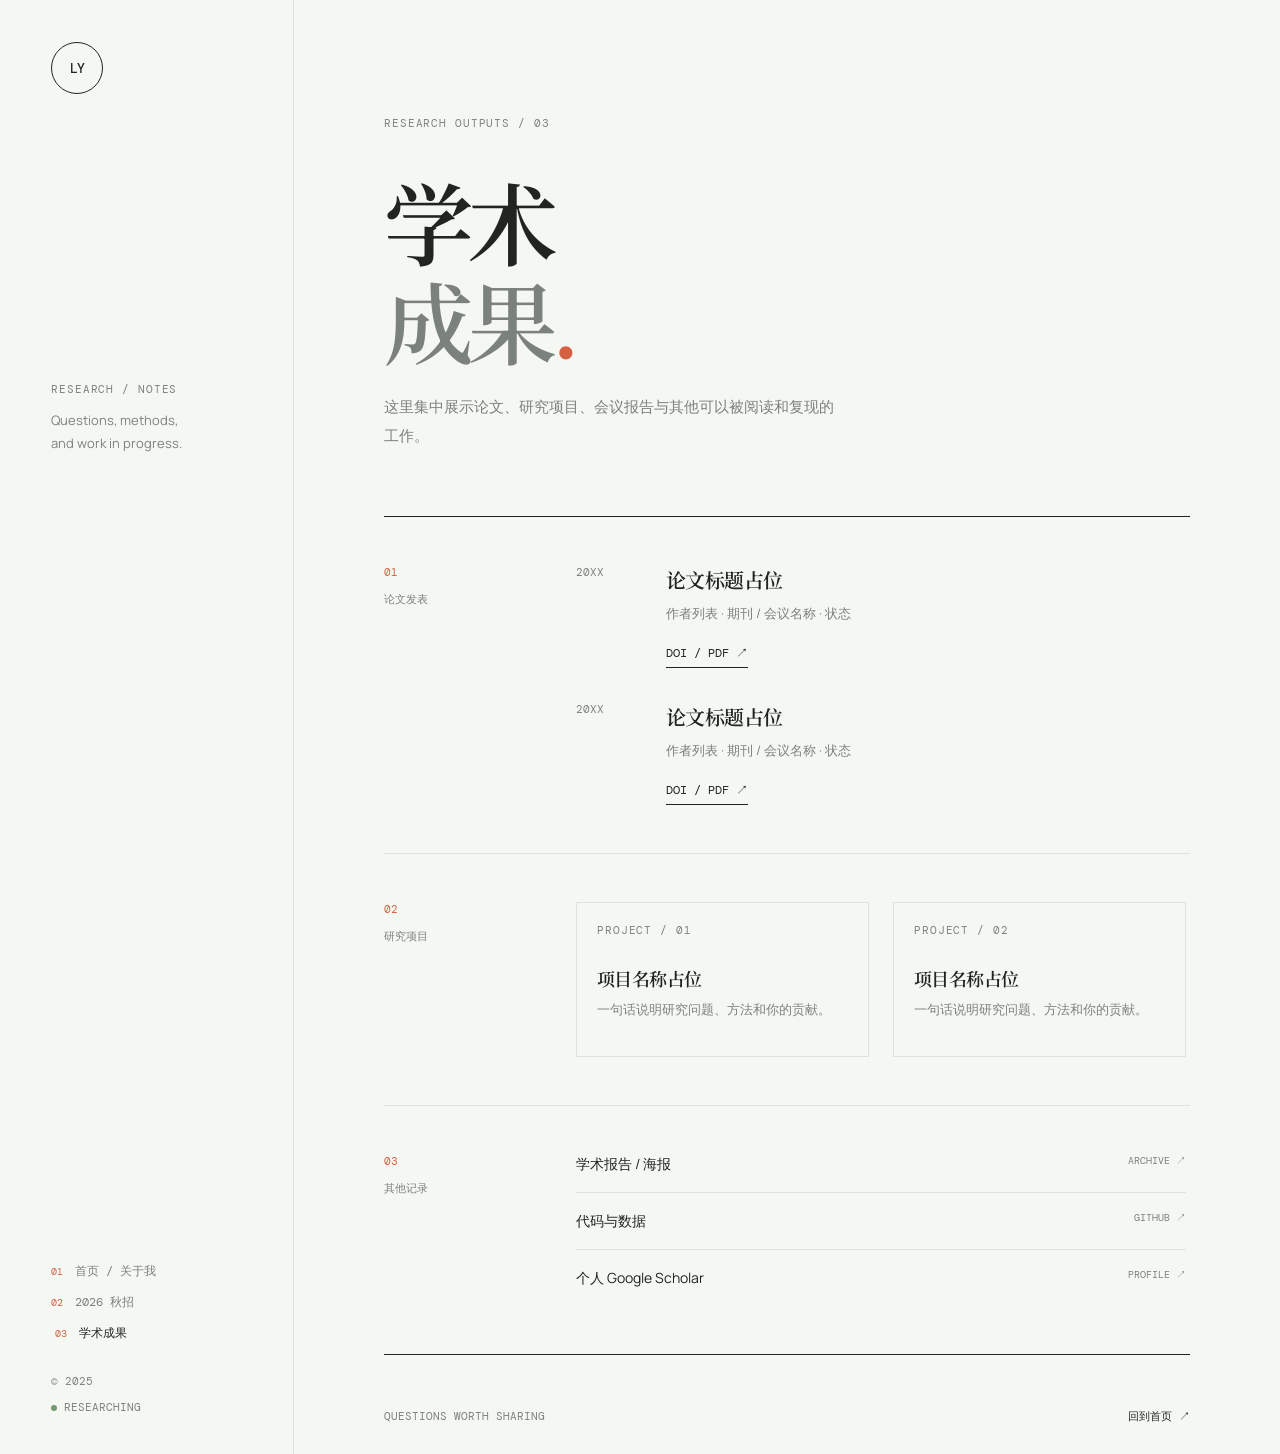
==== academic.html @ 7bcbb4a8 "feat: add profile, hiring, and academic pages" ====
<!doctype html>
<html lang="zh-CN">
  <head>
    <meta charset="UTF-8" />
    <meta name="viewport" content="width=device-width, initial-scale=1.0" />
    <meta name="description" content="学术成果与研究经历" />
    <title>学术成果 · Resume</title>
    <link rel="preconnect" href="https://fonts.googleapis.com" />
    <link rel="preconnect" href="https://fonts.gstatic.com" crossorigin />
    <link href="https://fonts.googleapis.com/css2?family=DM+Mono:wght@400;500&family=Manrope:wght@400;500;600;700&family=Noto+Serif+SC:wght@500;600;700&display=swap" rel="stylesheet" />
    <link rel="stylesheet" href="style.css" />
  </head>
  <body>
    <main class="page-shell">
      <aside class="sidebar">
        <div class="mark" aria-hidden="true">LY</div>
        <div class="sidebar-copy"><p class="eyebrow">RESEARCH / NOTES</p><p class="muted">Questions, methods, and work in progress.</p></div>
        <nav class="site-nav" aria-label="主导航">
          <a href="index.html"><span>01</span>首页 / 关于我</a>
          <a href="hiring-2026.html"><span>02</span>2026 秋招</a>
          <a class="active" href="academic.html"><span>03</span>学术成果</a>
        </nav>
        <div class="sidebar-footer"><span>© 2025</span><span class="status-dot">Researching</span></div>
      </aside>

      <section class="content inner-page">
        <header class="page-heading">
          <p class="eyebrow">RESEARCH OUTPUTS / 03</p>
          <h1>学术<br /><em>成果</em><span class="accent">.</span></h1>
          <p class="intro">这里集中展示论文、研究项目、会议报告与其他可以被阅读和复现的工作。</p>
        </header>

        <div class="rule"></div>

        <section class="resume-section split-section">
          <div class="section-label"><span>01</span><span>论文发表</span></div>
          <div class="section-body publication-list">
            <article class="publication"><span class="pub-year">20XX</span><div><h2>论文标题占位</h2><p>作者列表 · 期刊 / 会议名称 · 状态</p><a href="#">DOI / PDF ↗</a></div></article>
            <article class="publication"><span class="pub-year">20XX</span><div><h2>论文标题占位</h2><p>作者列表 · 期刊 / 会议名称 · 状态</p><a href="#">DOI / PDF ↗</a></div></article>
          </div>
        </section>

        <section class="resume-section split-section">
          <div class="section-label"><span>02</span><span>研究项目</span></div>
          <div class="section-body project-grid">
            <article><span class="eyebrow">PROJECT / 01</span><h2>项目名称占位</h2><p>一句话说明研究问题、方法和你的贡献。</p></article>
            <article><span class="eyebrow">PROJECT / 02</span><h2>项目名称占位</h2><p>一句话说明研究问题、方法和你的贡献。</p></article>
          </div>
        </section>

        <section class="resume-section split-section last-section">
          <div class="section-label"><span>03</span><span>其他记录</span></div>
          <div class="section-body link-stack"><a href="#">学术报告 / 海报 <span>ARCHIVE ↗</span></a><a href="#">代码与数据 <span>GITHUB ↗</span></a><a href="#">个人 Google Scholar <span>PROFILE ↗</span></a></div>
        </section>

        <footer class="footer"><span>QUESTIONS WORTH SHARING</span><a href="index.html">回到首页 ↗</a></footer>
      </section>
    </main>
  </body>
</html>
---- style.css ----
:root {
  --ink: #202522;
  --muted: #7b827d;
  --line: #dfe3df;
  --paper: #f5f7f3;
  --accent: #d66042;
  --serif: "Noto Serif SC", Georgia, serif;
  --sans: "Manrope", -apple-system, BlinkMacSystemFont, "Segoe UI", sans-serif;
  --mono: "DM Mono", monospace;
}

* { box-sizing: border-box; }
html { scroll-behavior: smooth; }
body { margin: 0; color: var(--ink); background: var(--paper); font-family: var(--sans); }
a { color: inherit; text-decoration: none; }
a:hover { color: var(--accent); }
.page-shell { display: grid; grid-template-columns: minmax(190px, 23vw) 1fr; min-height: 100vh; }
.sidebar { display: flex; flex-direction: column; justify-content: space-between; padding: 42px clamp(24px, 4vw, 64px); border-right: 1px solid var(--line); }
.mark { display: grid; place-items: center; width: 52px; height: 52px; border: 1px solid var(--ink); border-radius: 50%; font: 500 13px var(--mono); letter-spacing: -.08em; }
.sidebar-copy { max-width: 150px; margin-bottom: auto; padding-top: 32vh; }
.site-nav { display: grid; gap: 14px; margin-top: auto; padding: 32px 0; }
.site-nav a { display: flex; align-items: baseline; gap: 12px; color: var(--muted); font: 12px var(--mono); transition: color .2s ease, transform .2s ease; }
.site-nav a span { color: var(--accent); font-size: 10px; }
.site-nav a:hover, .site-nav a.active { color: var(--ink); transform: translateX(4px); }
.sidebar-footer { display: flex; flex-direction: column; gap: 12px; color: var(--muted); font: 11px var(--mono); text-transform: uppercase; }
.status-dot::before { display: inline-block; width: 6px; height: 6px; margin-right: 7px; content: ""; background: #709b6d; border-radius: 50%; }
.eyebrow { margin: 0; color: var(--muted); font: 11px var(--mono); letter-spacing: .08em; }
.muted { color: var(--muted); font-size: 13px; line-height: 1.8; }
.content { width: min(100%, 1040px); padding: 44px clamp(28px, 7vw, 120px) 32px clamp(28px, 7vw, 120px); }
.hero { min-height: 530px; display: flex; flex-direction: column; justify-content: center; padding: 70px 0 80px; }
.page-heading { min-height: 430px; display: flex; flex-direction: column; justify-content: center; padding: 72px 0 66px; }
h1 { max-width: 700px; margin: 42px 0 24px; font: 600 clamp(48px, 7vw, 96px)/1.1 var(--serif); letter-spacing: -.07em; }
h1 em { font-style: normal; color: var(--muted); }
.accent { color: var(--accent); }
.intro { max-width: 460px; margin: 0; color: var(--muted); font-size: 15px; line-height: 1.9; }
.contact-row { display: flex; flex-wrap: wrap; gap: 28px; margin-top: 42px; font: 12px var(--mono); }
.contact-row a { border-bottom: 1px solid var(--ink); padding-bottom: 5px; }
.contact-row span { color: var(--muted); }
.rule { height: 1px; background: var(--ink); }
.resume-section { display: grid; grid-template-columns: 150px 1fr; gap: 42px; padding: 48px 0; border-bottom: 1px solid var(--line); }
.section-label { display: flex; flex-direction: column; gap: 13px; color: var(--muted); font: 11px var(--mono); }
.section-label span:first-child { color: var(--accent); }
.section-body { max-width: 610px; }
.empty-copy { color: var(--muted); font-size: 18px; line-height: 1.8; }
.entries { display: grid; gap: 34px; }
.entry { display: grid; grid-template-columns: 140px 1fr; gap: 22px; }
.entry-meta { padding-top: 4px; color: var(--muted); font: 11px var(--mono); }
h2 { margin: 0 0 7px; font: 600 20px var(--serif); letter-spacing: -.03em; }
.entry p { margin: 0; color: var(--muted); font-size: 13px; }
.info-block { padding-bottom: 28px; border-bottom: 1px solid var(--line); }
.info-block:last-child { padding-bottom: 0; border-bottom: 0; }
.info-block .eyebrow { display: block; margin-bottom: 12px; }
.link-stack { display: grid; }
.link-stack a { display: flex; justify-content: space-between; gap: 20px; padding: 18px 0; border-bottom: 1px solid var(--line); font: 14px var(--sans); }
.link-stack a:first-child { padding-top: 0; }
.link-stack a:last-child { border-bottom: 0; }
.link-stack a span { color: var(--muted); font: 10px var(--mono); }
.contact-card p { margin: 0 0 22px; color: var(--muted); line-height: 1.8; }
.contact-email, .publication a { display: inline-block; padding-bottom: 5px; border-bottom: 1px solid var(--ink); font: 12px var(--mono); }
.publication-list { display: grid; gap: 34px; }
.publication { display: grid; grid-template-columns: 70px 1fr; gap: 20px; }
.pub-year { color: var(--muted); font: 11px var(--mono); }
.publication h2 { margin-bottom: 8px; }
.publication p, .project-grid p { margin: 0 0 16px; color: var(--muted); font-size: 13px; line-height: 1.7; }
.project-grid { display: grid; grid-template-columns: repeat(2, minmax(0, 1fr)); gap: 24px; }
.project-grid article { padding: 20px; border: 1px solid var(--line); }
.project-grid .eyebrow { display: block; margin-bottom: 28px; }
.project-grid h2 { font-size: 18px; }
.skill-list { display: flex; flex-wrap: wrap; gap: 10px; }
.skill-list span { padding: 10px 14px; border: 1px solid var(--line); color: var(--muted); font-size: 13px; }
.last-section { border-bottom: 0; }
.footer { display: flex; justify-content: space-between; gap: 24px; padding-top: 54px; border-top: 1px solid var(--ink); color: var(--muted); font: 11px var(--mono); }
.footer a { color: var(--ink); }
@media (max-width: 680px) {
  .page-shell { display: block; }
  .sidebar { min-height: auto; flex-direction: row; align-items: center; padding: 24px 28px; border-right: 0; border-bottom: 1px solid var(--line); }
  .sidebar-copy, .sidebar-footer { display: none; }
  .site-nav { display: flex; gap: 18px; margin: 0 0 0 auto; padding: 0; }
  .site-nav a { font-size: 10px; }
  .site-nav a span { display: none; }
  .content { padding: 0 28px 28px; }
  .hero { min-height: 480px; padding: 70px 0 66px; }
  .page-heading { min-height: 430px; padding: 70px 0 66px; }
  .resume-section { grid-template-columns: 1fr; gap: 25px; padding: 36px 0; }
  .section-label { flex-direction: row; gap: 12px; }
  .entry { grid-template-columns: 1fr; gap: 8px; }
  .publication { grid-template-columns: 1fr; gap: 8px; }
  .project-grid { grid-template-columns: 1fr; }
  .footer { flex-direction: column; gap: 14px; }
}
@media (prefers-reduced-motion: reduce) { html { scroll-behavior: auto; } }
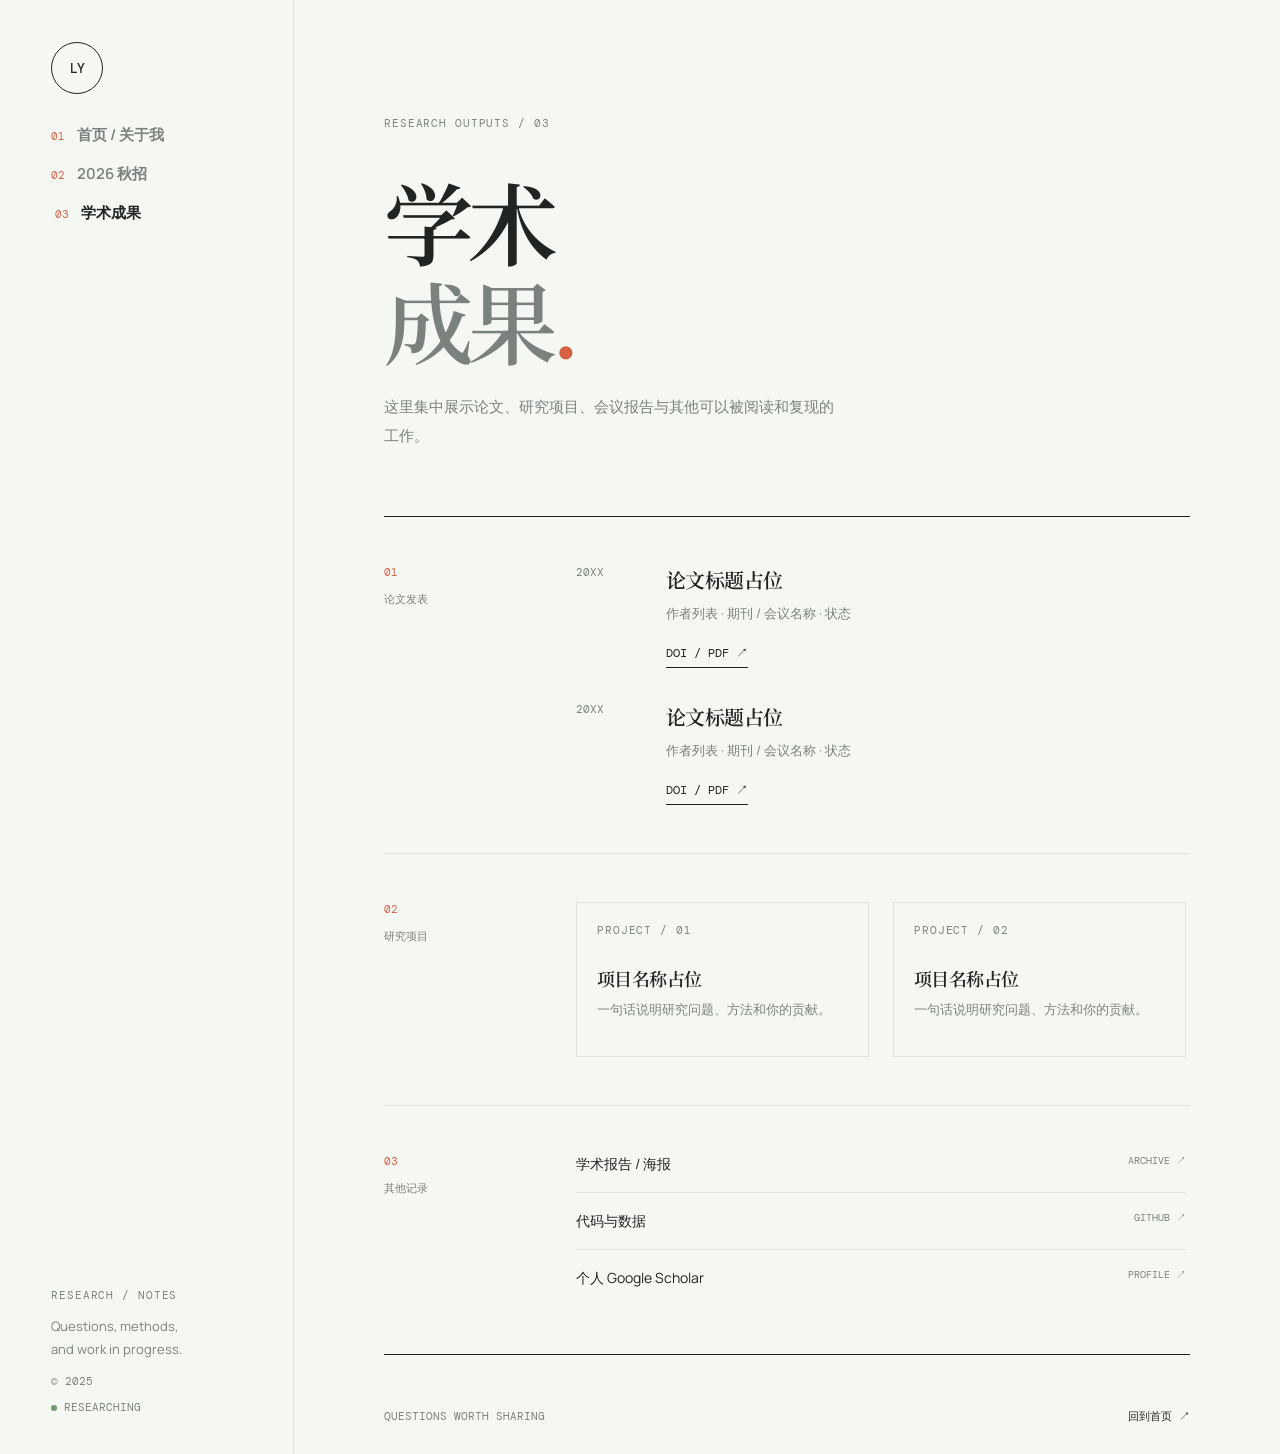
==== commit 5099a396: "feat: move navigation and add hiring links table" ====
--- a/academic.html
+++ b/academic.html
@@ -14,12 +14,12 @@
     <main class="page-shell">
       <aside class="sidebar">
         <div class="mark" aria-hidden="true">LY</div>
-        <div class="sidebar-copy"><p class="eyebrow">RESEARCH / NOTES</p><p class="muted">Questions, methods, and work in progress.</p></div>
         <nav class="site-nav" aria-label="主导航">
           <a href="index.html"><span>01</span>首页 / 关于我</a>
           <a href="hiring-2026.html"><span>02</span>2026 秋招</a>
           <a class="active" href="academic.html"><span>03</span>学术成果</a>
         </nav>
+        <div class="sidebar-copy"><p class="eyebrow">RESEARCH / NOTES</p><p class="muted">Questions, methods, and work in progress.</p></div>
         <div class="sidebar-footer"><span>© 2025</span><span class="status-dot">Researching</span></div>
       </aside>
 
--- a/style.css
+++ b/style.css
@@ -17,10 +17,10 @@
 .page-shell { display: grid; grid-template-columns: minmax(190px, 23vw) 1fr; min-height: 100vh; }
 .sidebar { display: flex; flex-direction: column; justify-content: space-between; padding: 42px clamp(24px, 4vw, 64px); border-right: 1px solid var(--line); }
 .mark { display: grid; place-items: center; width: 52px; height: 52px; border: 1px solid var(--ink); border-radius: 50%; font: 500 13px var(--mono); letter-spacing: -.08em; }
-.sidebar-copy { max-width: 150px; margin-bottom: auto; padding-top: 32vh; }
-.site-nav { display: grid; gap: 14px; margin-top: auto; padding: 32px 0; }
-.site-nav a { display: flex; align-items: baseline; gap: 12px; color: var(--muted); font: 12px var(--mono); transition: color .2s ease, transform .2s ease; }
-.site-nav a span { color: var(--accent); font-size: 10px; }
+.sidebar-copy { max-width: 150px; margin-top: auto; padding-top: 32px; }
+.site-nav { display: grid; gap: 18px; margin-top: 30px; padding: 0 0 20px; }
+.site-nav a { display: flex; align-items: baseline; gap: 12px; color: var(--muted); font: 600 15px var(--sans); transition: color .2s ease, transform .2s ease; }
+.site-nav a span { color: var(--accent); font: 11px var(--mono); }
 .site-nav a:hover, .site-nav a.active { color: var(--ink); transform: translateX(4px); }
 .sidebar-footer { display: flex; flex-direction: column; gap: 12px; color: var(--muted); font: 11px var(--mono); text-transform: uppercase; }
 .status-dot::before { display: inline-block; width: 6px; height: 6px; margin-right: 7px; content: ""; background: #709b6d; border-radius: 50%; }
@@ -55,6 +55,12 @@
 .link-stack a:first-child { padding-top: 0; }
 .link-stack a:last-child { border-bottom: 0; }
 .link-stack a span { color: var(--muted); font: 10px var(--mono); }
+.table-wrap { overflow-x: auto; }
+.job-table { width: 100%; border-collapse: collapse; font-size: 13px; }
+.job-table th { padding: 0 16px 14px 0; color: var(--muted); font: 10px var(--mono); font-weight: 400; letter-spacing: .08em; text-align: left; text-transform: uppercase; }
+.job-table td { padding: 18px 16px 18px 0; border-top: 1px solid var(--line); white-space: nowrap; }
+.job-table td:last-child { color: var(--muted); }
+.job-table a { border-bottom: 1px solid var(--ink); padding-bottom: 4px; }
 .contact-card p { margin: 0 0 22px; color: var(--muted); line-height: 1.8; }
 .contact-email, .publication a { display: inline-block; padding-bottom: 5px; border-bottom: 1px solid var(--ink); font: 12px var(--mono); }
 .publication-list { display: grid; gap: 34px; }
@@ -75,8 +81,8 @@
   .page-shell { display: block; }
   .sidebar { min-height: auto; flex-direction: row; align-items: center; padding: 24px 28px; border-right: 0; border-bottom: 1px solid var(--line); }
   .sidebar-copy, .sidebar-footer { display: none; }
-  .site-nav { display: flex; gap: 18px; margin: 0 0 0 auto; padding: 0; }
-  .site-nav a { font-size: 10px; }
+  .site-nav { display: flex; gap: 14px; margin: 0 0 0 auto; padding: 0; }
+  .site-nav a { font-size: 11px; }
   .site-nav a span { display: none; }
   .content { padding: 0 28px 28px; }
   .hero { min-height: 480px; padding: 70px 0 66px; }
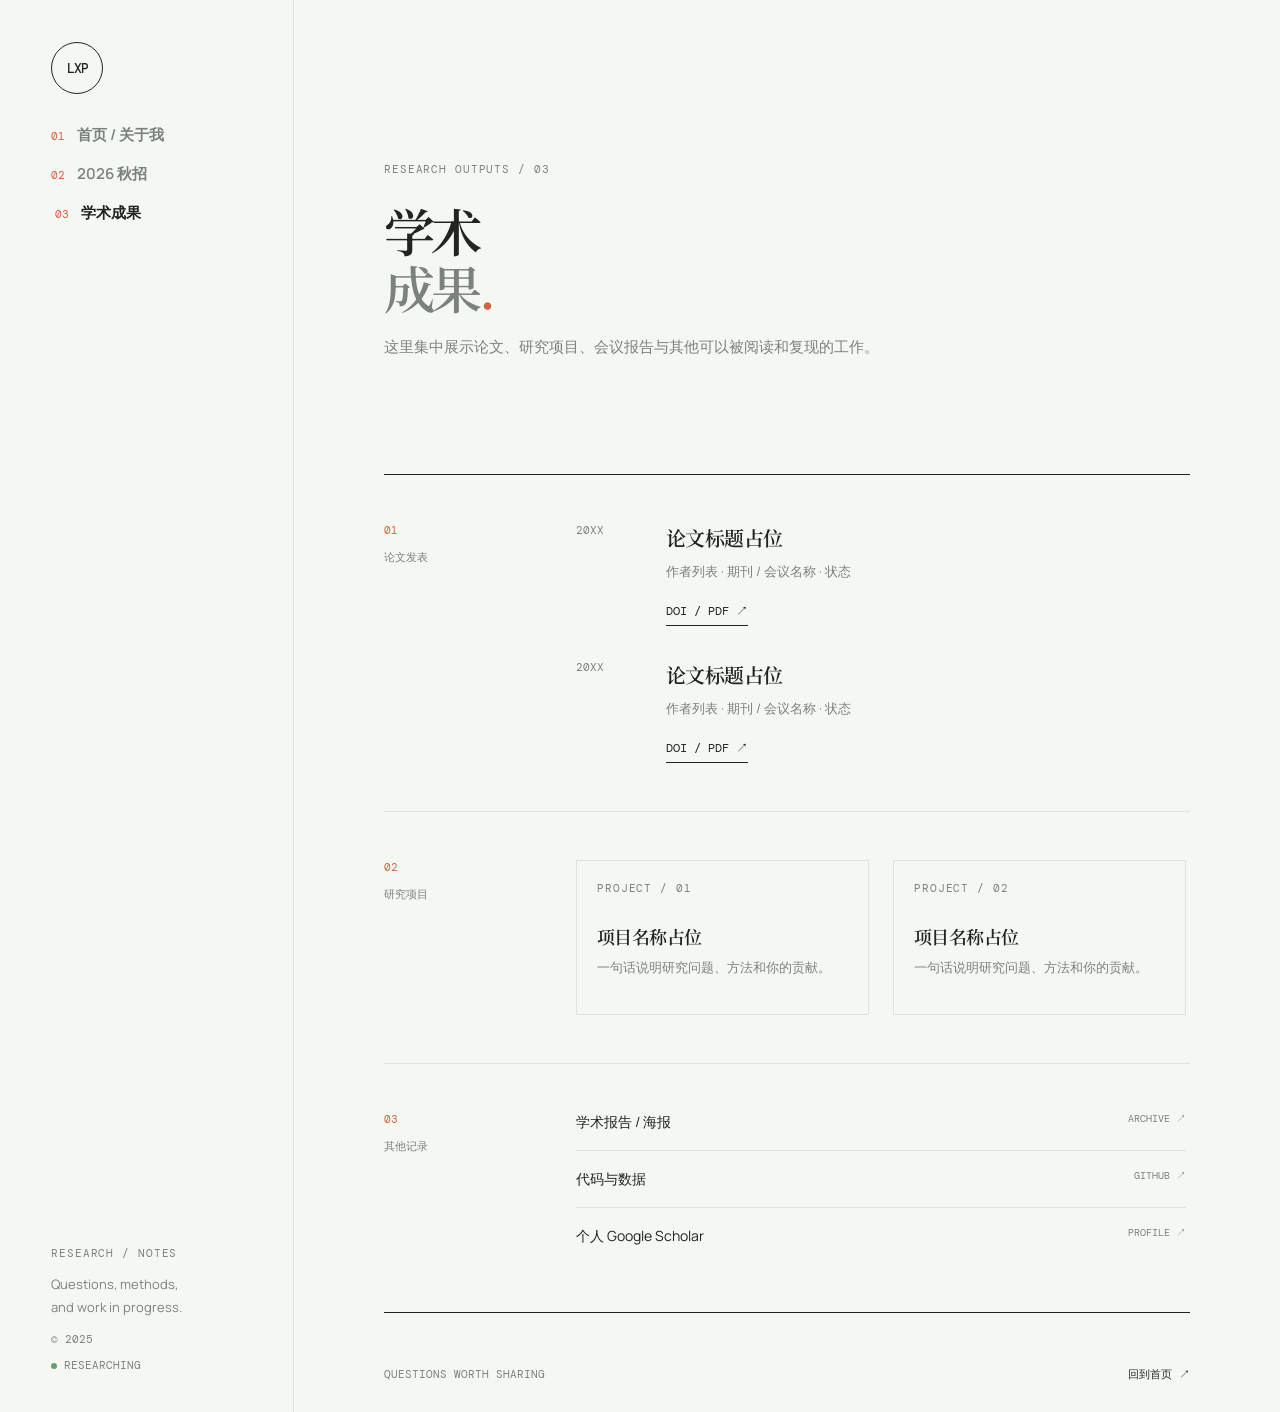
==== commit e0fd34ca: "style: update monogram to LXP" ====
--- a/academic.html
+++ b/academic.html
@@ -13,7 +13,7 @@
   <body>
     <main class="page-shell">
       <aside class="sidebar">
-        <div class="mark" aria-hidden="true">LY</div>
+        <div class="mark" aria-hidden="true">LXP</div>
         <nav class="site-nav" aria-label="主导航">
           <a href="index.html"><span>01</span>首页 / 关于我</a>
           <a href="hiring-2026.html"><span>02</span>2026 秋招</a>
--- a/style.css
+++ b/style.css
@@ -29,6 +29,8 @@
 .content { width: min(100%, 1040px); padding: 44px clamp(28px, 7vw, 120px) 32px clamp(28px, 7vw, 120px); }
 .hero { min-height: 530px; display: flex; flex-direction: column; justify-content: center; padding: 70px 0 80px; }
 .page-heading { min-height: 430px; display: flex; flex-direction: column; justify-content: center; padding: 72px 0 66px; }
+.inner-page h1 { max-width: 560px; margin: 26px 0 18px; font-size: clamp(36px, 4vw, 58px); }
+.inner-page .intro { max-width: 820px; white-space: nowrap; }
 h1 { max-width: 700px; margin: 42px 0 24px; font: 600 clamp(48px, 7vw, 96px)/1.1 var(--serif); letter-spacing: -.07em; }
 h1 em { font-style: normal; color: var(--muted); }
 .accent { color: var(--accent); }
@@ -56,6 +58,12 @@
 .link-stack a:last-child { border-bottom: 0; }
 .link-stack a span { color: var(--muted); font: 10px var(--mono); }
 .table-wrap { overflow-x: auto; }
+.table-summary { margin: 0 0 24px; color: var(--muted); font: 11px var(--mono); }
+.table-summary strong { color: var(--accent); font-size: 15px; }
+.job-table-grid { width: 100%; }
+.job-table-grid.is-split { position: relative; display: grid; grid-template-columns: minmax(0, 1fr) minmax(0, 1fr); column-gap: 56px; }
+.job-table-grid.is-split::after { position: absolute; top: 0; bottom: 0; left: 50%; width: 1px; content: ""; background: var(--line); }
+.job-table-grid.is-split .job-table + .job-table { padding-left: 0; border-left: 0; }
 .job-table { width: 100%; border-collapse: collapse; font-size: 13px; }
 .job-table th { padding: 0 16px 14px 0; color: var(--muted); font: 10px var(--mono); font-weight: 400; letter-spacing: .08em; text-align: left; text-transform: uppercase; }
 .job-table td { padding: 18px 16px 18px 0; border-top: 1px solid var(--line); white-space: nowrap; }
@@ -87,11 +95,15 @@
   .content { padding: 0 28px 28px; }
   .hero { min-height: 480px; padding: 70px 0 66px; }
   .page-heading { min-height: 430px; padding: 70px 0 66px; }
+  .inner-page .intro { white-space: normal; }
   .resume-section { grid-template-columns: 1fr; gap: 25px; padding: 36px 0; }
   .section-label { flex-direction: row; gap: 12px; }
   .entry { grid-template-columns: 1fr; gap: 8px; }
   .publication { grid-template-columns: 1fr; gap: 8px; }
   .project-grid { grid-template-columns: 1fr; }
+  .job-table-grid.is-split { display: block; }
+  .job-table-grid.is-split::after { display: none; }
+  .job-table-grid.is-split .job-table + .job-table { margin-top: 24px; padding-left: 0; border-left: 0; }
   .footer { flex-direction: column; gap: 14px; }
 }
 @media (prefers-reduced-motion: reduce) { html { scroll-behavior: auto; } }
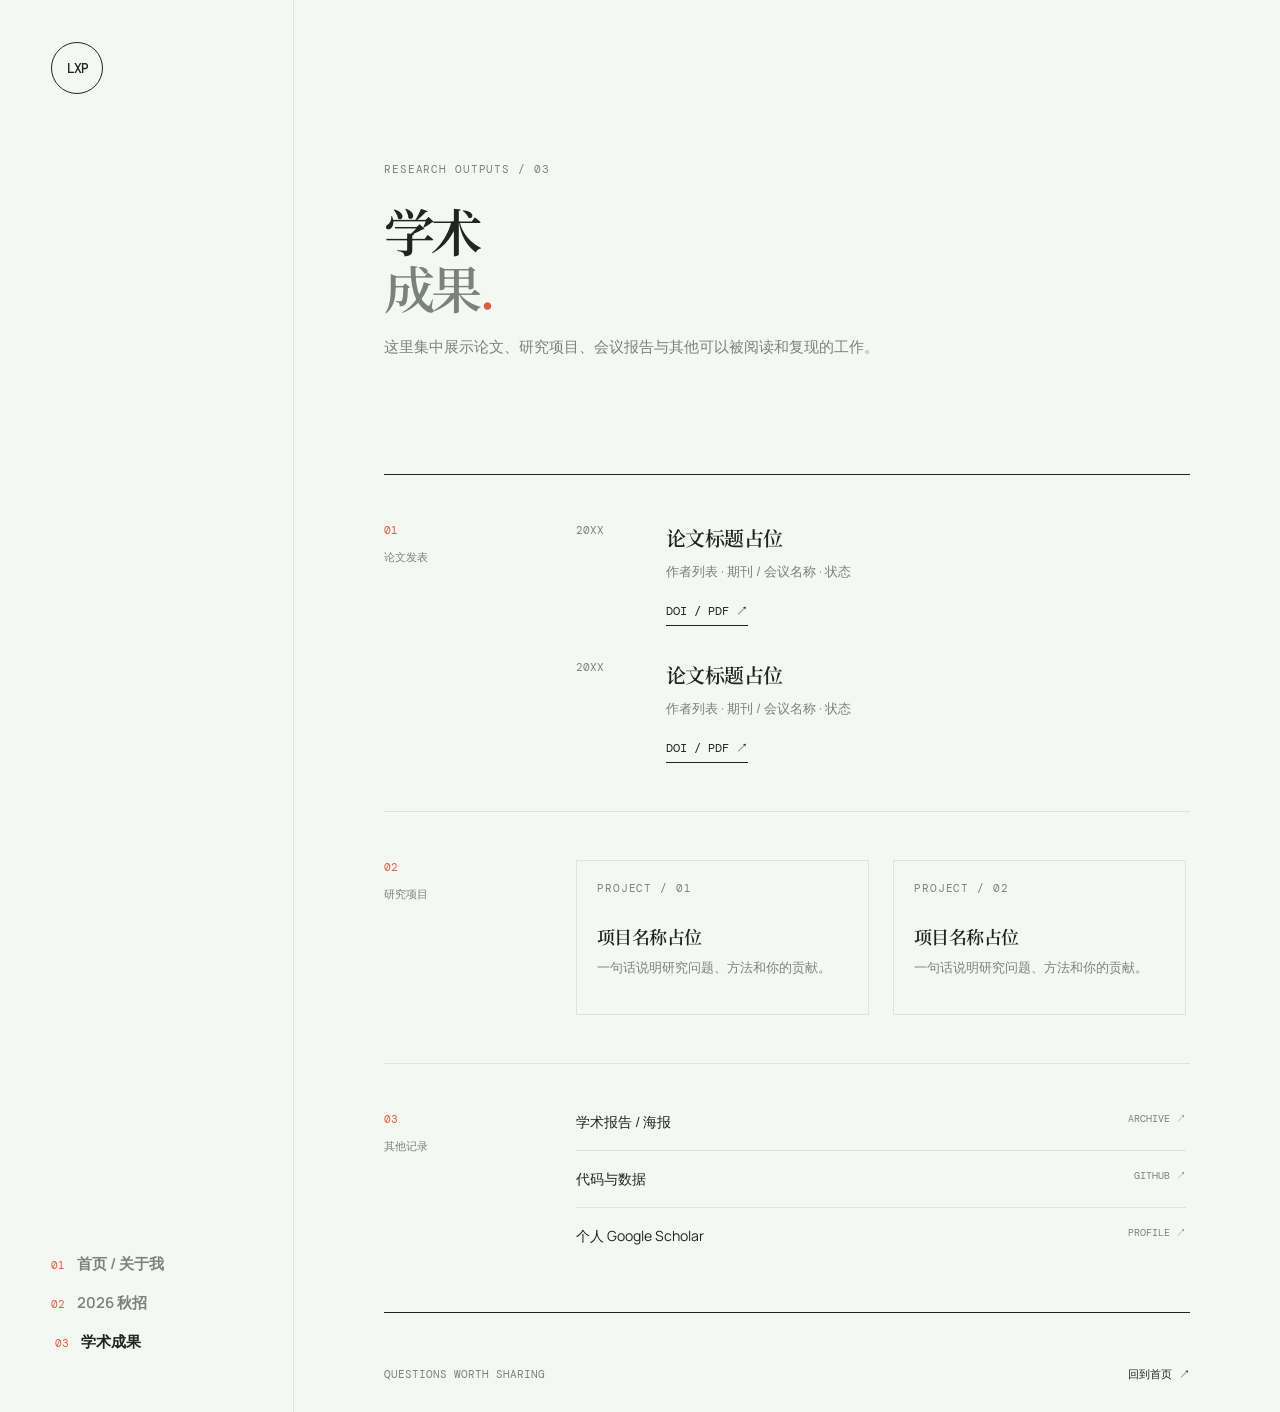
==== commit 7c2d1a6c: "style: remove subpage sidebar footer blocks" ====
--- a/academic.html
+++ b/academic.html
@@ -19,8 +19,6 @@
           <a href="hiring-2026.html"><span>02</span>2026 秋招</a>
           <a class="active" href="academic.html"><span>03</span>学术成果</a>
         </nav>
-        <div class="sidebar-copy"><p class="eyebrow">RESEARCH / NOTES</p><p class="muted">Questions, methods, and work in progress.</p></div>
-        <div class="sidebar-footer"><span>© 2025</span><span class="status-dot">Researching</span></div>
       </aside>
 
       <section class="content inner-page">
--- a/style.css
+++ b/style.css
@@ -29,7 +29,7 @@
 .content { width: min(100%, 1040px); padding: 44px clamp(28px, 7vw, 120px) 32px clamp(28px, 7vw, 120px); }
 .hero { min-height: 530px; display: flex; flex-direction: column; justify-content: center; padding: 70px 0 80px; }
 .page-heading { min-height: 430px; display: flex; flex-direction: column; justify-content: center; padding: 72px 0 66px; }
-.inner-page h1 { max-width: 560px; margin: 26px 0 18px; font-size: clamp(36px, 4vw, 58px); }
+.inner-page h1 { max-width: 900px; margin: 26px 0 18px; font-size: clamp(36px, 4vw, 58px); white-space: nowrap; }
 .inner-page .intro { max-width: 820px; white-space: nowrap; }
 h1 { max-width: 700px; margin: 42px 0 24px; font: 600 clamp(48px, 7vw, 96px)/1.1 var(--serif); letter-spacing: -.07em; }
 h1 em { font-style: normal; color: var(--muted); }
@@ -96,6 +96,7 @@
   .hero { min-height: 480px; padding: 70px 0 66px; }
   .page-heading { min-height: 430px; padding: 70px 0 66px; }
   .inner-page .intro { white-space: normal; }
+  .inner-page h1 { white-space: normal; }
   .resume-section { grid-template-columns: 1fr; gap: 25px; padding: 36px 0; }
   .section-label { flex-direction: row; gap: 12px; }
   .entry { grid-template-columns: 1fr; gap: 8px; }
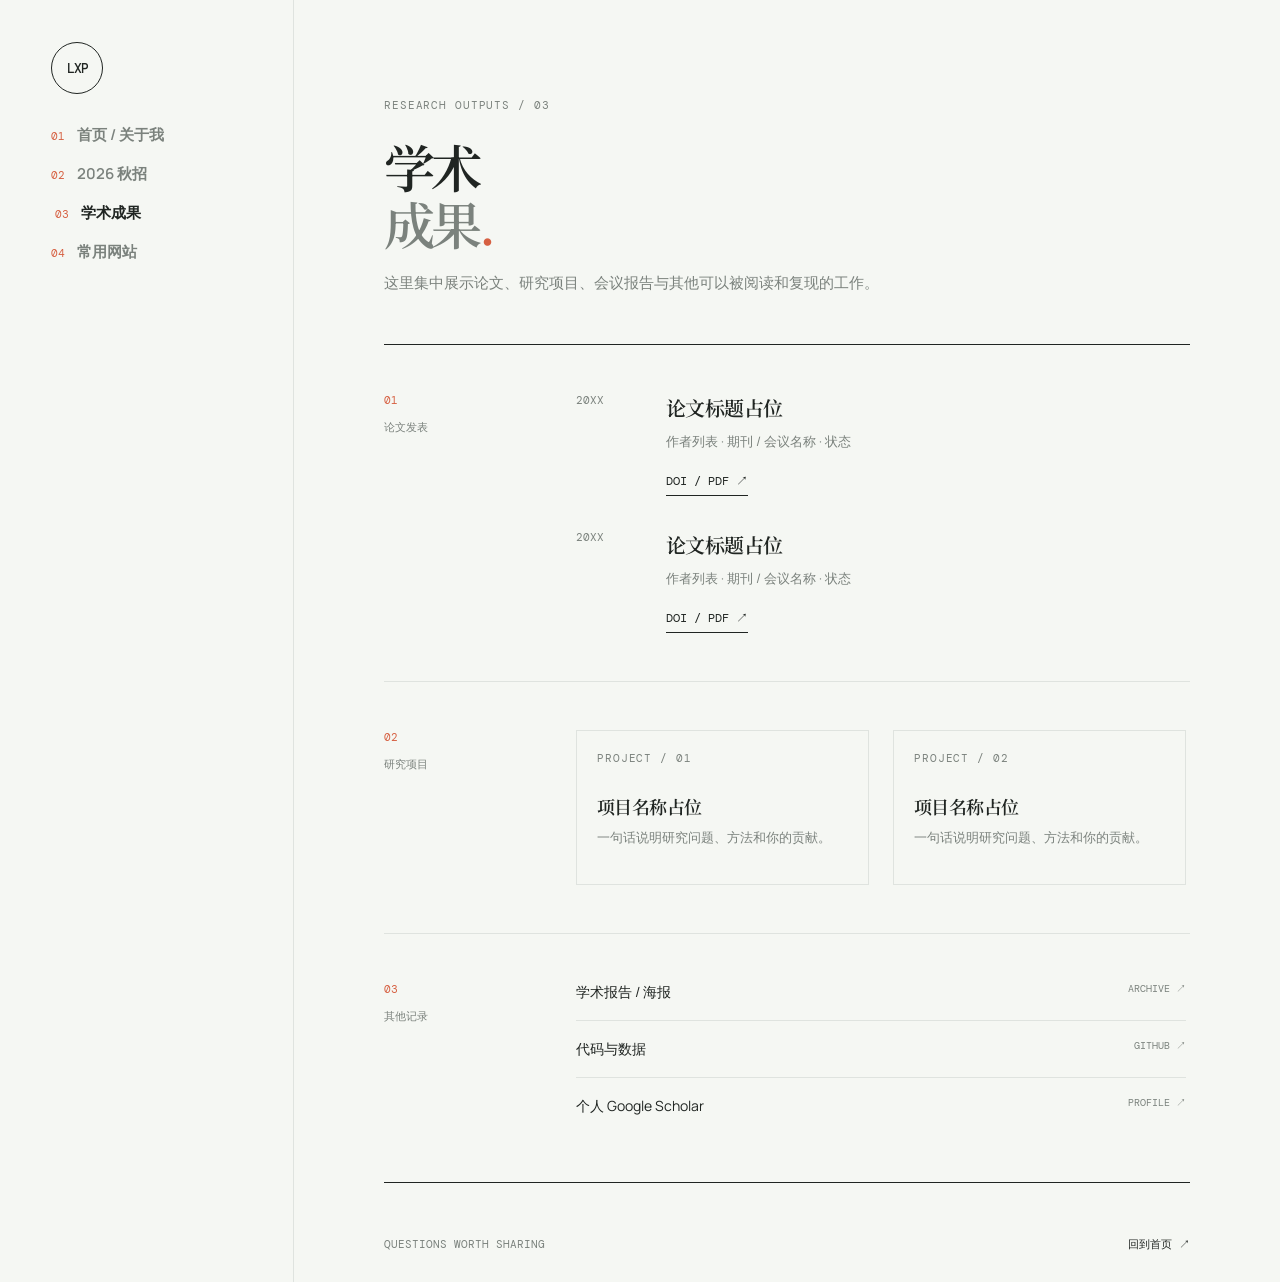
==== commit 5d0e3707: "feat: add common websites page" ====
--- a/academic.html
+++ b/academic.html
@@ -18,6 +18,7 @@
           <a href="index.html"><span>01</span>首页 / 关于我</a>
           <a href="hiring-2026.html"><span>02</span>2026 秋招</a>
           <a class="active" href="academic.html"><span>03</span>学术成果</a>
+          <a href="common.html"><span>04</span>常用网站</a>
         </nav>
       </aside>
 
--- a/style.css
+++ b/style.css
@@ -15,7 +15,7 @@
 a { color: inherit; text-decoration: none; }
 a:hover { color: var(--accent); }
 .page-shell { display: grid; grid-template-columns: minmax(190px, 23vw) 1fr; min-height: 100vh; }
-.sidebar { display: flex; flex-direction: column; justify-content: space-between; padding: 42px clamp(24px, 4vw, 64px); border-right: 1px solid var(--line); }
+.sidebar { display: flex; flex-direction: column; justify-content: flex-start; padding: 42px clamp(24px, 4vw, 64px); border-right: 1px solid var(--line); }
 .mark { display: grid; place-items: center; width: 52px; height: 52px; border: 1px solid var(--ink); border-radius: 50%; font: 500 13px var(--mono); letter-spacing: -.08em; }
 .sidebar-copy { max-width: 150px; margin-top: auto; padding-top: 32px; }
 .site-nav { display: grid; gap: 18px; margin-top: 30px; padding: 0 0 20px; }
@@ -29,8 +29,10 @@
 .content { width: min(100%, 1040px); padding: 44px clamp(28px, 7vw, 120px) 32px clamp(28px, 7vw, 120px); }
 .hero { min-height: 530px; display: flex; flex-direction: column; justify-content: center; padding: 70px 0 80px; }
 .page-heading { min-height: 430px; display: flex; flex-direction: column; justify-content: center; padding: 72px 0 66px; }
+.inner-page .page-heading { min-height: 300px; padding: 48px 0 40px; }
 .inner-page h1 { max-width: 900px; margin: 26px 0 18px; font-size: clamp(36px, 4vw, 58px); white-space: nowrap; }
 .inner-page .intro { max-width: 820px; white-space: nowrap; }
+.hiring-intro { margin: 0 0 32px; color: var(--muted); font-size: 15px; line-height: 1.9; white-space: nowrap; }
 h1 { max-width: 700px; margin: 42px 0 24px; font: 600 clamp(48px, 7vw, 96px)/1.1 var(--serif); letter-spacing: -.07em; }
 h1 em { font-style: normal; color: var(--muted); }
 .accent { color: var(--accent); }
@@ -94,9 +96,10 @@
   .site-nav a span { display: none; }
   .content { padding: 0 28px 28px; }
   .hero { min-height: 480px; padding: 70px 0 66px; }
-  .page-heading { min-height: 430px; padding: 70px 0 66px; }
+  .page-heading { min-height: 360px; padding: 60px 0 50px; }
   .inner-page .intro { white-space: normal; }
   .inner-page h1 { white-space: normal; }
+  .hiring-intro { white-space: normal; }
   .resume-section { grid-template-columns: 1fr; gap: 25px; padding: 36px 0; }
   .section-label { flex-direction: row; gap: 12px; }
   .entry { grid-template-columns: 1fr; gap: 8px; }
